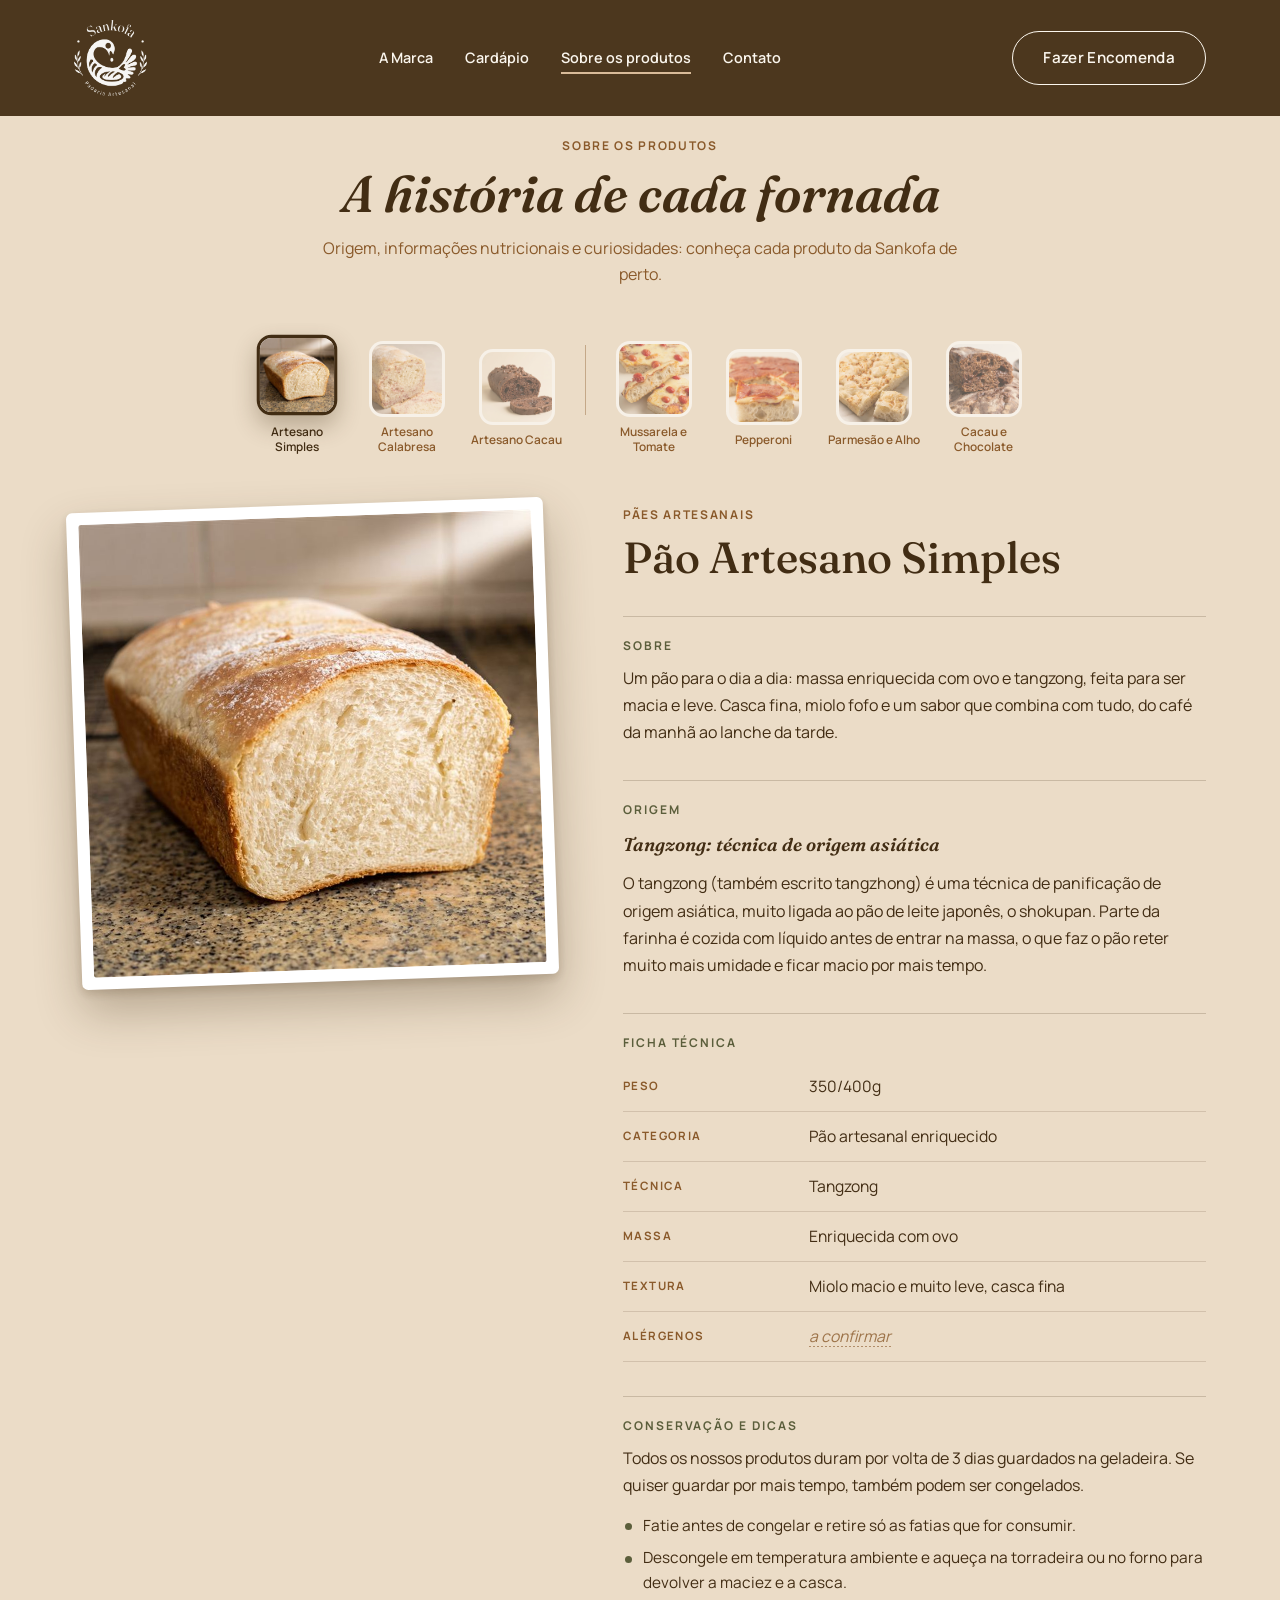
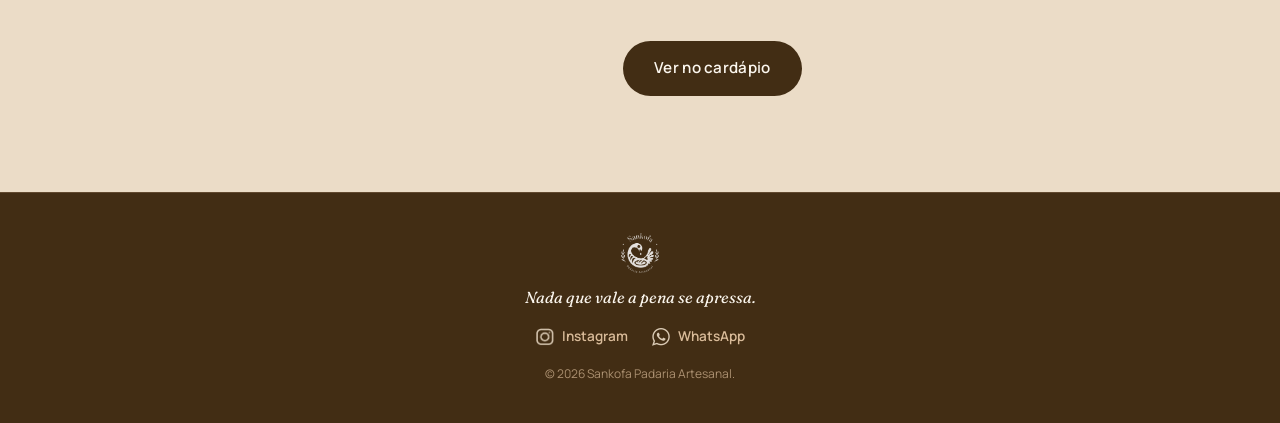
==== produtos.html @ 750c2fb8 "Adiciona pagina Sobre os produtos e links no menu e no cardapio Co-Authored-By: Claude Sonnet 5.5 <n" ====
<!DOCTYPE html>
<html lang="pt-BR">
<head>
<meta charset="UTF-8">
<meta name="viewport" content="width=device-width, initial-scale=1.0">
<title>Sobre os produtos — Sankofa Padaria Artesanal</title>
<meta name="description" content="Origem, ficha técnica, conservação e dicas de cada produto da Sankofa Padaria Artesanal.">
<link rel="icon" href="assets/img/logo-sankofa.png">
<link rel="preconnect" href="https://fonts.googleapis.com">
<link rel="preconnect" href="https://fonts.gstatic.com" crossorigin>
<link href="https://fonts.googleapis.com/css2?family=Fraunces:ital,opsz,wght@0,9..144,400;0,9..144,500;0,9..144,600;1,9..144,500&family=Manrope:wght@400;500;600;700&display=swap" rel="stylesheet">
<link rel="stylesheet" href="css/style.css">
<link rel="stylesheet" href="css/produtos.css">
</head>
<body>

<header class="site-header" id="siteHeader">
  <div class="container header-inner">
    <a href="index.html#topo" class="brand">
      <img src="assets/img/logo-sankofa.png" alt="Sankofa Padaria Artesanal" class="brand-logo">
    </a>
    <nav class="main-nav" id="mainNav">
      <a href="index.html#marca">A Marca</a>
      <a href="index.html#cardapio">Cardápio</a>
      <a href="produtos.html" class="ativo">Sobre os produtos</a>
      <a href="index.html#contato">Contato</a>
    </nav>
    <a href="index.html#contato" class="btn btn-outline nav-cta">Fazer Encomenda</a>
    <button class="menu-toggle" id="menuToggle" aria-label="Abrir menu" aria-expanded="false">
      <span></span><span></span><span></span>
    </button>
  </div>
</header>

<main class="info" id="info">

  <section class="container info-hero">
    <p class="eyebrow">Sobre os produtos</p>
    <h1>A história de cada fornada</h1>
    <p class="info-hero-sub">Origem, informações nutricionais e curiosidades: conheça cada produto da Sankofa de perto.</p>
  </section>

  <nav class="info-indice" id="indice" aria-label="Escolha um produto"></nav>

  <article class="info-produto" id="produto" aria-live="polite"></article>

</main>

<footer class="site-footer">
  <div class="container footer-inner">
    <img src="assets/img/logo-sankofa.png" alt="Sankofa Padaria Artesanal" class="footer-logo">
    <p class="footer-tag">Nada que vale a pena se apressa.</p>
    <div class="footer-social">
      <a href="https://www.instagram.com/sankofa.oficial/" target="_blank" rel="noopener" class="social-link"><img src="assets/img/icon-instagram.png" alt="" class="social-icon">Instagram</a>
      <a href="https://wa.me/5517991729955" target="_blank" rel="noopener" class="social-link"><img src="assets/img/icon-whatsapp.png" alt="" class="social-icon">WhatsApp</a>
    </div>
    <p class="footer-copy">© 2026 Sankofa Padaria Artesanal.</p>
  </div>
</footer>

<script src="js/produtos.js"></script>
</body>
</html>
---- css/style.css ----
/* ===== Sankofa Padaria Artesanal ===== */

:root {
  --brown-dark: #422D14;
  --brown-mid: #8A5A2B;
  --tan: #D9BB99;
  --cream: #EBDCC7;
  --olive: #5B5E3B;
  --paper: #FBF6EE;

  --font-display: "Fraunces", serif;
  --font-body: "Manrope", sans-serif;

  --container-w: 1180px;
  --radius: 4px;
}

* { box-sizing: border-box; }
html { scroll-behavior: smooth; }

body {
  margin: 0;
  font-family: var(--font-body);
  color: var(--brown-dark);
  background: var(--paper);
  line-height: 1.6;
  -webkit-font-smoothing: antialiased;
}

img { max-width: 100%; display: block; }

a { color: inherit; text-decoration: none; }

h1, h2, h3, h4 {
  font-family: var(--font-display);
  font-weight: 500;
  margin: 0 0 0.5em;
  line-height: 1.15;
}

p { margin: 0 0 1em; }

.container {
  max-width: var(--container-w);
  margin: 0 auto;
  padding: 0 24px;
}

.eyebrow {
  font-family: var(--font-body);
  text-transform: uppercase;
  letter-spacing: 0.14em;
  font-size: 0.75rem;
  font-weight: 700;
  color: var(--brown-mid);
  margin-bottom: 0.75em;
}

.eyebrow-center { text-align: center; }

.section-title {
  font-size: clamp(1.8rem, 3vw, 2.6rem);
}

.section-lead {
  text-align: center;
  max-width: 560px;
  margin: 0 auto 2.5rem;
  color: var(--brown-mid);
  font-size: 0.95rem;
}

.section {
  padding: 96px 0;
}

/* ===== Buttons ===== */
.btn {
  display: inline-block;
  padding: 14px 30px;
  border-radius: 100px;
  font-weight: 600;
  font-size: 0.95rem;
  letter-spacing: 0.02em;
  border: 1.5px solid transparent;
  transition: all 0.25s ease;
  cursor: pointer;
}

.btn-primary {
  background: var(--brown-dark);
  color: var(--paper);
}
.btn-primary:hover {
  background: var(--olive);
}

.btn-outline {
  border-color: currentColor;
  background: transparent;
}
.btn-outline:hover {
  background: var(--brown-dark);
  color: var(--paper);
  border-color: var(--brown-dark);
}

.btn-icon {
  display: inline-flex;
  align-items: center;
  gap: 10px;
}
.btn-icon-img {
  width: 18px;
  height: 18px;
}

/* ===== Header ===== */
.site-header {
  position: fixed;
  top: 0; left: 0; right: 0;
  z-index: 100;
  padding: 20px 0;
  background: rgba(66, 45, 20, 0.94);
  backdrop-filter: blur(8px);
  transition: padding 0.3s ease, box-shadow 0.3s ease;
}

.site-header.scrolled {
  padding: 12px 0;
  box-shadow: 0 4px 24px rgba(0, 0, 0, 0.25);
}

.header-inner {
  display: flex;
  align-items: center;
  justify-content: space-between;
  gap: 24px;
}

.brand-logo {
  height: 76px;
  width: auto;
  filter: brightness(0) invert(1);
  opacity: 0.95;
  transition: height 0.3s ease;
}
.site-header.scrolled .brand-logo { height: 58px; }

.main-nav {
  display: flex;
  gap: 32px;
  flex: 1;
  justify-content: center;
}

.main-nav a {
  font-size: 0.9rem;
  font-weight: 600;
  color: var(--paper);
  position: relative;
  padding: 4px 0;
}
.main-nav a::after {
  content: "";
  position: absolute;
  left: 0; bottom: 0;
  width: 0; height: 2px;
  background: var(--tan);
  transition: width 0.25s ease;
}
.main-nav a:hover::after { width: 100%; }

.nav-cta { white-space: nowrap; }

.site-header .btn-outline {
  color: var(--paper);
  border-color: var(--paper);
}
.site-header .btn-outline:hover {
  background: var(--paper);
  color: var(--brown-dark);
  border-color: var(--paper);
}

.menu-toggle {
  display: none;
  flex-direction: column;
  justify-content: center;
  gap: 5px;
  width: 40px; height: 40px;
  background: none;
  border: none;
  cursor: pointer;
}
.menu-toggle span {
  display: block;
  height: 2px;
  background: var(--paper);
  border-radius: 2px;
}

/* ===== Hero ===== */
.hero {
  position: relative;
  height: 100vh;
  min-height: 560px;
  display: flex;
  align-items: center;
  justify-content: center;
  overflow: hidden;
  background: var(--brown-dark);
}

.hero-video {
  position: absolute;
  inset: 0;
  width: 100%;
  height: 100%;
  object-fit: cover;
}

.hero-video-mobile { display: none; }

.hero-overlay {
  position: absolute;
  inset: 0;
  background: linear-gradient(180deg, rgba(66,45,20,0.55) 0%, rgba(66,45,20,0.35) 45%, rgba(66,45,20,0.75) 100%);
}

.hero-content {
  position: relative;
  z-index: 2;
  text-align: center;
  color: var(--paper);
  padding: 0 24px;
}

.hero-logo {
  width: 220px;
  margin: 0 auto 24px;
  filter: brightness(0) invert(1) drop-shadow(0 4px 24px rgba(0,0,0,0.35));
}

.hero .btn-primary {
  background: var(--paper);
  color: var(--brown-dark);
}
.hero .btn-primary:hover {
  background: var(--tan);
}

.hero-tagline {
  font-family: var(--font-display);
  font-style: italic;
  font-size: clamp(1.2rem, 2.4vw, 1.6rem);
  margin-bottom: 32px;
}

.scroll-cue {
  position: absolute;
  bottom: 32px;
  left: 50%;
  transform: translateX(-50%);
  z-index: 2;
  width: 26px; height: 42px;
  border: 2px solid var(--paper);
  border-radius: 20px;
}
.scroll-cue span {
  position: absolute;
  top: 8px; left: 50%;
  width: 4px; height: 8px;
  background: var(--paper);
  border-radius: 2px;
  transform: translateX(-50%);
  animation: scrollcue 1.6s infinite;
}
@keyframes scrollcue {
  0% { opacity: 1; top: 8px; }
  70% { opacity: 0; top: 20px; }
  100% { opacity: 0; top: 20px; }
}

/* ===== A Marca ===== */
.marca {
  position: relative;
  overflow: hidden;
  background: var(--brown-dark);
}

.marca-video {
  position: absolute;
  inset: 0;
  width: 100%;
  height: 100%;
  object-fit: cover;
}

.marca-overlay {
  position: absolute;
  inset: 0;
  background: rgba(66, 45, 20, 0.72);
}

.marca-grid {
  position: relative;
  z-index: 1;
  display: grid;
  grid-template-columns: 1.1fr 0.9fr;
  gap: 72px;
  align-items: center;
}

.marca-text .eyebrow { color: var(--tan); }

.marca-text h2 {
  font-size: clamp(1.8rem, 3vw, 2.4rem);
  color: var(--paper);
}

.marca-text p {
  color: rgba(251, 246, 238, 0.92);
  font-size: 1.02rem;
}

.marca-visual {
  position: relative;
  min-height: 440px;
  display: flex;
  align-items: center;
  justify-content: center;
}

.marca-emblem {
  background: var(--cream);
  border-radius: 50%;
  width: 400px;
  height: 400px;
  display: flex;
  align-items: center;
  justify-content: center;
  padding: 50px;
  box-shadow: 0 10px 30px rgba(66,45,20,0.15);
}
.marca-emblem img { width: 100%; }

/* ===== Cardápio ===== */
.cardapio {
  background: var(--bg, var(--cream));
  transition: background 0.7s ease;
  overflow: hidden;
}

.cardapio-info {
  max-width: 640px;
  margin: 0 auto 3rem;
  padding: 22px 28px;
  background: var(--paper);
  border: 1px solid var(--tan);
  border-radius: 16px;
  text-align: center;
}
.cardapio-info p {
  margin: 0 0 8px;
  font-size: 0.92rem;
  color: var(--brown-dark);
}
.cardapio-info p:last-child { margin-bottom: 0; }
.cardapio-info strong { color: var(--olive); }
.cardapio-info-nota {
  font-size: 0.8rem;
  font-style: italic;
  color: var(--brown-mid);
}

.cardapio-tabs {
  display: flex;
  justify-content: center;
  gap: 12px;
  flex-wrap: wrap;
  margin-bottom: 1.2rem;
}

.tab-btn {
  display: inline-block;
  font-family: var(--font-body);
  font-weight: 700;
  font-size: 0.85rem;
  letter-spacing: 0.03em;
  text-transform: uppercase;
  padding: 10px 22px;
  border-radius: 100px;
  border: 1.5px solid var(--tan);
  background: var(--paper);
  color: var(--brown-mid);
  cursor: pointer;
  transition: all 0.2s ease;
}
.tab-btn:hover { border-color: var(--brown-mid); }
.tab-btn.active {
  background: var(--brown-dark);
  border-color: var(--brown-dark);
  color: var(--paper);
}

.categoria-aviso {
  max-width: 480px;
  margin: 0 auto;
  text-align: center;
  font-size: 0.82rem;
  font-style: italic;
  color: var(--brown-mid);
}

/* Carrossel de produtos */
.carrossel {
  position: relative;
}

.carrossel-dica {
  margin: 18px 0 0;
  text-align: center;
  font-size: 0.85rem;
  font-weight: 700;
  color: var(--brown-dark);
}
.carrossel-dica span { font-size: 1.3rem; line-height: 0; vertical-align: -2px; color: var(--olive); }

.carrossel-dots {
  display: flex;
  justify-content: center;
  gap: 8px;
  margin-top: 12px;
}
.carrossel-dot {
  width: 10px;
  height: 10px;
  padding: 0;
  border: none;
  border-radius: 50%;
  background: rgba(66, 45, 20, 0.25);
  cursor: pointer;
  transition: background 0.2s ease, transform 0.2s ease;
}
.carrossel-dot.active { background: var(--brown-dark); transform: scale(1.3); }

.carrossel-track {
  display: flex;
  align-items: center;
  gap: 36px;
  overflow-x: auto;
  padding: 52px calc(50% - 160px);
  scroll-snap-type: x mandatory;
  scrollbar-width: none;
  cursor: grab;
  outline: none;
}
.carrossel-track::-webkit-scrollbar { display: none; }
.carrossel-track.dragging { cursor: grabbing; scroll-snap-type: none; }

.carrossel-seta {
  position: absolute;
  top: 190px;
  z-index: 5;
  width: 46px;
  height: 46px;
  border-radius: 50%;
  border: none;
  background: var(--brown-dark);
  color: var(--paper);
  font-size: 1.6rem;
  line-height: 1;
  cursor: pointer;
  box-shadow: 0 6px 18px rgba(66, 45, 20, 0.3);
  transition: opacity 0.2s ease, background 0.2s ease;
}
.carrossel-seta:hover { background: var(--olive); }
.carrossel-seta:disabled { opacity: 0.3; cursor: default; background: var(--brown-dark); }
.carrossel-prev { left: 20px; }
.carrossel-next { right: 20px; }

.produto-card {
  position: relative;
  display: flex;
  flex-direction: column;
  flex: 0 0 320px;
  scroll-snap-align: center;
  background: #fff;
  padding: 10px 10px 16px;
  border-radius: 6px;
  box-shadow: 0 18px 40px rgba(66, 45, 20, 0.28), 0 3px 8px rgba(66, 45, 20, 0.18);
  text-align: left;
  user-select: none;
  transition: translate 0.35s cubic-bezier(.2,.8,.2,1), box-shadow 0.35s ease;
  will-change: rotate, scale;
}
.produto-card:hover {
  translate: 0 -12px;
  box-shadow: 0 28px 50px rgba(66, 45, 20, 0.34), 0 4px 10px rgba(66, 45, 20, 0.2);
}

.produto-img {
  display: block;
  width: 100%;
  aspect-ratio: 1 / 1;
  object-fit: cover;
  border-radius: 3px;
  pointer-events: none;
  -webkit-user-drag: none;
}

.produto-card h4 {
  margin: 14px 4px 2px;
  font-size: 1.05rem;
  line-height: 1.25;
}

.produto-peso {
  display: block;
  margin: 0 4px;
  font-size: 0.8rem;
  color: var(--brown-mid);
}

.produto-desc {
  margin: 8px 4px 14px;
  font-size: 0.82rem;
  line-height: 1.55;
  color: var(--brown-mid);
}

.produto-saiba {
  display: inline-block;
  margin: -6px 4px 14px;
  font-size: 0.8rem;
  font-weight: 700;
  color: var(--olive);
  text-decoration: underline;
  text-decoration-color: rgba(91, 94, 59, 0.4);
  text-underline-offset: 3px;
}
.produto-saiba:hover { color: var(--brown-dark); text-decoration-color: currentColor; }

.produto-bottom {
  margin-top: auto;
}

.produto-footer {
  display: flex;
  align-items: center;
  justify-content: space-between;
  gap: 12px;
  margin: 0 4px;
}

.produto-promo-row {
  display: flex;
  align-items: center;
  justify-content: space-between;
  gap: 10px;
  margin: 12px 4px 0;
}

.produto-promo {
  display: inline-block;
  padding: 6px 16px;
  background: var(--olive);
  color: var(--paper);
  border-radius: 100px;
  font-size: 0.82rem;
  font-weight: 700;
  letter-spacing: 0.01em;
}

.produto-promo-nota {
  margin: 8px 4px 0;
  font-size: 0.72rem;
  font-style: italic;
  color: var(--brown-mid);
}

.produto-preco {
  display: inline-block;
  border: 1.5px solid var(--brown-mid);
  border-radius: 100px;
  padding: 8px 20px;
  font-family: var(--font-display);
  font-weight: 600;
  color: var(--brown-dark);
}

.produto-add {
  flex-shrink: 0;
  width: 38px;
  height: 38px;
  border-radius: 50%;
  border: none;
  background: var(--brown-dark);
  color: var(--paper);
  font-size: 1.3rem;
  line-height: 1;
  cursor: pointer;
  transition: background 0.2s ease, transform 0.15s ease;
}
.produto-add:hover { background: var(--olive); }
.produto-add:active { transform: scale(0.92); }

.tangzong-word {
  display: inline;
  border: none;
  background: none;
  padding: 0;
  margin: 0;
  font: inherit;
  color: var(--olive);
  font-weight: 700;
  text-decoration: underline dotted;
  text-underline-offset: 3px;
  cursor: pointer;
}
.tangzong-word:hover { color: var(--brown-dark); }

.info-modal {
  position: fixed;
  top: 50%;
  left: 50%;
  transform: translate(-50%, -50%) scale(0.95);
  width: calc(100% - 48px);
  max-width: 420px;
  background: var(--paper);
  border-radius: 16px;
  padding: 32px 28px;
  z-index: 210;
  opacity: 0;
  pointer-events: none;
  transition: opacity 0.25s ease, transform 0.25s ease;
  box-shadow: 0 20px 60px rgba(0,0,0,0.3);
}
.info-modal.open {
  opacity: 1;
  pointer-events: auto;
  transform: translate(-50%, -50%) scale(1);
}
.info-modal h3 { margin-bottom: 12px; }
.info-modal p {
  margin: 0 0 12px;
  color: var(--brown-mid);
  font-size: 0.92rem;
  line-height: 1.6;
}
.info-modal p:last-child { margin-bottom: 0; }
.info-modal .cart-close {
  position: absolute;
  top: 16px;
  right: 16px;
}
.welcome-eyebrow {
  margin-bottom: 6px;
}

.welcome-dates {
  display: flex;
  justify-content: center;
  gap: 28px;
  margin: 18px 0 20px;
}

.welcome-date-item {
  display: flex;
  flex-direction: column;
  align-items: center;
  gap: 6px;
}

.welcome-date-tag {
  background: var(--brown-dark);
  color: var(--paper);
  font-family: var(--font-display);
  font-weight: 600;
  font-size: 1rem;
  padding: 6px 18px;
  border-radius: 100px;
}

.welcome-date-value {
  font-family: var(--font-display);
  font-weight: 600;
  font-size: 1.3rem;
  color: var(--brown-dark);
}

/* ===== Contato ===== */
.contato {
  background: var(--brown-dark);
  color: var(--paper);
}

.contato-grid {
  display: grid;
  grid-template-columns: 1.1fr 0.9fr;
  gap: 48px;
  align-items: center;
}

.contato h2 { color: var(--paper); }
.contato .eyebrow { color: var(--tan); }
.contato p { color: rgba(251,246,238,0.85); }

.contato-links {
  display: flex;
  gap: 16px;
  flex-wrap: wrap;
  margin: 28px 0 14px;
}

.contato .btn-outline {
  color: var(--paper);
  border-color: var(--paper);
}
.contato .btn-outline:hover {
  background: var(--paper);
  color: var(--brown-dark);
}
.contato .btn-primary {
  background: var(--olive);
}
.contato .btn-primary:hover {
  background: var(--tan);
  color: var(--brown-dark);
}

.contato-nota {
  font-size: 0.78rem;
  color: var(--tan);
  opacity: 0.8;
}

.contato-emblem {
  background: rgba(251,246,238,0.06);
  border-radius: 50%;
  aspect-ratio: 1;
  max-width: 320px;
  margin: 0 auto;
  display: flex;
  align-items: center;
  justify-content: center;
  padding: 36px;
}
.contato-emblem img { filter: brightness(0) invert(1); opacity: 0.9; }

/* ===== Footer ===== */
.site-footer {
  background: var(--brown-dark);
  color: var(--tan);
  padding: 40px 0;
  text-align: center;
  border-top: 1px solid rgba(217,187,153,0.2);
}
.footer-logo {
  height: 40px;
  margin: 0 auto 12px;
  filter: brightness(0) invert(1);
  opacity: 0.85;
}
.footer-tag {
  font-family: var(--font-display);
  font-style: italic;
  color: var(--paper);
  margin-bottom: 16px;
}
.footer-social {
  display: flex;
  gap: 24px;
  justify-content: center;
  margin-bottom: 16px;
  font-size: 0.85rem;
  font-weight: 600;
}
.social-link {
  display: inline-flex;
  align-items: center;
  gap: 8px;
}
.social-icon {
  width: 18px;
  height: 18px;
  opacity: 0.9;
}
.footer-social a:hover { color: var(--paper); }
.footer-copy {
  font-size: 0.75rem;
  opacity: 0.7;
  margin: 0;
}

/* ===== Carrinho ===== */
.cart-fab {
  position: fixed;
  right: 24px;
  bottom: 24px;
  z-index: 200;
  width: 60px;
  height: 60px;
  border-radius: 50%;
  border: none;
  background: var(--brown-dark);
  box-shadow: 0 8px 24px rgba(66,45,20,0.35);
  cursor: pointer;
  display: flex;
  align-items: center;
  justify-content: center;
  transition: transform 0.2s ease;
}
.cart-fab:hover { transform: scale(1.06); }

.cart-fab-icon {
  width: 26px;
  height: 26px;
  color: var(--paper);
}

.cart-count {
  position: absolute;
  top: -4px;
  right: -4px;
  min-width: 22px;
  height: 22px;
  padding: 0 5px;
  border-radius: 50%;
  background: var(--olive);
  color: var(--paper);
  font-family: var(--font-body);
  font-size: 0.75rem;
  font-weight: 700;
  display: flex;
  align-items: center;
  justify-content: center;
  border: 2px solid var(--paper);
}
.cart-count.bump { animation: cartbump 0.35s ease; }
@keyframes cartbump {
  0% { transform: scale(1); }
  40% { transform: scale(1.4); }
  100% { transform: scale(1); }
}

.cart-overlay {
  position: fixed;
  inset: 0;
  background: rgba(66,45,20,0.5);
  z-index: 199;
  opacity: 0;
  pointer-events: none;
  transition: opacity 0.3s ease;
}
.cart-overlay.open {
  opacity: 1;
  pointer-events: auto;
}

.cart-drawer {
  position: fixed;
  top: 0;
  right: 0;
  bottom: 0;
  width: 100%;
  max-width: 400px;
  background: var(--paper);
  z-index: 201;
  display: flex;
  flex-direction: column;
  transform: translateX(100%);
  transition: transform 0.35s ease;
  box-shadow: -10px 0 30px rgba(0,0,0,0.15);
}
.cart-drawer.open {
  transform: translateX(0);
}

.cart-header {
  display: flex;
  align-items: center;
  justify-content: space-between;
  padding: 22px 24px;
  border-bottom: 1px solid var(--tan);
}
.cart-header h3 { margin: 0; }

.cart-close {
  width: 36px;
  height: 36px;
  border-radius: 50%;
  border: none;
  background: var(--cream);
  color: var(--brown-dark);
  font-size: 1.4rem;
  line-height: 1;
  cursor: pointer;
}
.cart-close:hover { background: var(--tan); }

.cart-continue {
  display: block;
  padding: 14px 24px;
  font-size: 0.85rem;
  font-weight: 600;
  color: var(--brown-mid);
  border-bottom: 1px solid var(--cream);
}
.cart-continue:hover { color: var(--brown-dark); }

.cart-items {
  flex: 1;
  overflow-y: auto;
  padding: 12px 24px;
}

.cart-item {
  display: flex;
  align-items: center;
  gap: 12px;
  padding: 16px 0;
  border-bottom: 1px solid var(--cream);
}

.cart-item-info { flex: 1; }
.cart-item-info h4 {
  font-size: 0.95rem;
  margin-bottom: 2px;
}
.cart-item-price {
  font-size: 0.82rem;
  color: var(--brown-mid);
}

.cart-item-qty {
  display: flex;
  align-items: center;
  gap: 8px;
}
.cart-qty-btn {
  width: 26px;
  height: 26px;
  border-radius: 50%;
  border: 1.5px solid var(--tan);
  background: transparent;
  color: var(--brown-dark);
  cursor: pointer;
  font-size: 1rem;
  line-height: 1;
}
.cart-qty-btn:hover { border-color: var(--brown-mid); }
.cart-item-qty span {
  min-width: 16px;
  text-align: center;
  font-weight: 700;
}

.cart-item-remove {
  border: none;
  background: none;
  color: var(--brown-mid);
  font-size: 1.1rem;
  cursor: pointer;
  padding: 4px;
}
.cart-item-remove:hover { color: var(--brown-dark); }

.cart-empty {
  text-align: center;
  color: var(--brown-mid);
  font-size: 0.9rem;
  padding: 40px 24px;
}

.cart-footer {
  padding: 20px 24px 24px;
  border-top: 1px solid var(--tan);
}

.cart-total {
  display: flex;
  justify-content: space-between;
  align-items: baseline;
  margin-bottom: 16px;
  font-family: var(--font-display);
}
.cart-total span:first-child {
  font-size: 0.85rem;
  color: var(--brown-mid);
  text-transform: uppercase;
  letter-spacing: 0.08em;
}
.cart-total span:last-child {
  font-size: 1.5rem;
  font-weight: 600;
  color: var(--brown-dark);
}

.cart-order-btn {
  display: flex;
  width: 100%;
  justify-content: center;
  margin-bottom: 10px;
}

.cart-drawer .contato-nota {
  text-align: center;
  color: var(--brown-mid);
}

/* ===== Responsive ===== */
@media (max-width: 900px) {
  .marca-grid,
  .contato-grid {
    grid-template-columns: 1fr;
  }
  .marca-visual { order: -1; min-height: 320px; }
  .marca-emblem { width: 260px; height: 260px; padding: 32px; }
}

@media (max-width: 800px) {
  .main-nav, .nav-cta { display: none; }
  .menu-toggle { display: flex; }

  .main-nav.open {
    display: flex;
    position: absolute;
    top: 100%;
    left: 0; right: 0;
    background: var(--brown-dark);
    flex-direction: column;
    padding: 20px 24px;
    gap: 18px;
    box-shadow: 0 10px 20px rgba(0,0,0,0.25);
  }
  .main-nav.open a { color: var(--paper); }

  .hero-video-desktop { display: none; }
  .hero-video-mobile { display: block; }

  .section { padding: 64px 0; }

  .carrossel-track { padding-inline: calc(50% - 130px); gap: 24px; }
  .produto-card { flex-basis: 260px; }
  .carrossel-seta { width: 38px; height: 38px; font-size: 1.3rem; top: 150px; }
  .carrossel-prev { left: 8px; }
  .carrossel-next { right: 8px; }

  /* Abas do cardápio viram um rodapé fixo no mobile enquanto a seção estiver na tela */
  .cardapio-tabs {
    position: fixed;
    top: auto;
    left: 0;
    right: 0;
    bottom: 0;
    margin: 0;
    width: 100%;
    border-radius: 0;
    justify-content: space-evenly;
    gap: 4px;
    padding: 14px 10px calc(14px + env(safe-area-inset-bottom));
    background: rgba(235, 220, 199, 0.97);
    box-shadow: 0 -6px 20px rgba(66,45,20,0.15);
    z-index: 150;
    transform: translateY(100%);
    transition: transform 0.3s ease;
  }
  .cardapio-tabs.tabs-visible {
    transform: translateY(0);
  }
  .tab-btn {
    flex: 1;
    text-align: center;
    padding: 10px 8px;
  }

  .cart-fab {
    bottom: 96px;
  }
}

@media (max-width: 520px) {
  .contato-links { flex-direction: column; }
  .contato-links .btn { text-align: center; }
}
---- css/produtos.css ----
/* ===== Sobre os produtos ===== */
.main-nav a.ativo::after { width: 100%; }

.info {
  padding: 136px 0 96px;
  background: var(--bg, var(--cream));
  transition: background 0.7s ease;
  min-height: 100vh;
}

.info-hero {
  text-align: center;
  max-width: 720px;
  margin-bottom: 36px;
}
.info-hero .eyebrow { margin-bottom: 10px; }
.info-hero h1 {
  font-size: clamp(2rem, 4.5vw, 3.2rem);
  font-style: italic;
  font-weight: 600;
  margin-bottom: 12px;
}
.info-hero-sub {
  margin: 0;
  color: var(--brown-mid);
  font-size: 1rem;
}

/* Índice de produtos */
.info-indice {
  display: flex;
  align-items: center;
  justify-content: center;
  gap: 14px;
  padding: 18px 24px;
  overflow-x: auto;
  scrollbar-width: none;
}
.info-indice::-webkit-scrollbar { display: none; }

.info-sep {
  flex: 0 0 1px;
  height: 70px;
  align-self: flex-start;
  margin-top: 4px !important;
  background: var(--brown-mid);
  opacity: 0.4;
  margin: 0 6px;
}

.info-item {
  flex: 0 0 auto;
  width: 96px;
  display: flex;
  flex-direction: column;
  align-items: center;
  gap: 8px;
  padding: 0;
  border: none;
  background: none;
  cursor: pointer;
  font-family: inherit;
}
.info-thumb {
  display: block;
  width: 76px;
  height: 76px;
  border: 3px solid transparent;
  border-radius: 14px;
  overflow: hidden;
  background: #fff;
  opacity: 0.6;
  transition: opacity 0.25s ease, transform 0.25s ease, border-color 0.25s ease, box-shadow 0.25s ease;
}
.info-thumb img {
  display: block;
  width: 100%;
  height: 100%;
  object-fit: cover;
}
.info-nome {
  font-size: 0.74rem;
  font-weight: 600;
  line-height: 1.25;
  text-align: center;
  color: var(--brown-mid);
  transition: color 0.25s ease;
}
.info-item:hover .info-thumb { opacity: 0.95; }
.info-item.ativo .info-thumb {
  opacity: 1;
  border-color: var(--brown-dark);
  transform: translateY(-4px) scale(1.06);
  box-shadow: 0 10px 22px rgba(66, 45, 20, 0.3);
}
.info-item.ativo .info-nome { color: var(--brown-dark); }

/* Produto */
.info-produto {
  margin-top: 32px;
  transition: opacity 0.22s ease, transform 0.22s ease;
}
.info-produto.trocando {
  opacity: 0;
  transform: translateY(10px);
}

.info-grid {
  display: grid;
  grid-template-columns: minmax(0, 0.9fr) minmax(0, 1.1fr);
  gap: 72px;
  align-items: start;
}

.info-foto-col {
  position: sticky;
  top: 120px;
}

.info-foto {
  margin: 0;
  padding: 12px;
  background: #fff;
  border-radius: 6px;
  rotate: -2deg;
  box-shadow: 0 22px 46px rgba(66, 45, 20, 0.3), 0 4px 10px rgba(66, 45, 20, 0.18);
}
.info-foto img {
  display: block;
  width: 100%;
  aspect-ratio: 1 / 1;
  object-fit: cover;
  border-radius: 3px;
}

.info-galeria {
  display: flex;
  justify-content: center;
  gap: 10px;
  margin-top: 22px;
}
.info-galeria-item {
  width: 60px;
  height: 60px;
  padding: 0;
  border: 2px solid transparent;
  border-radius: 8px;
  overflow: hidden;
  cursor: pointer;
  opacity: 0.7;
}
.info-galeria-item.ativa { border-color: var(--brown-dark); opacity: 1; }
.info-galeria-item img { display: block; width: 100%; height: 100%; object-fit: cover; }

/* Texto */
.info-texto .eyebrow { margin-bottom: 10px; }
.info-texto h2 {
  font-size: clamp(1.9rem, 3.4vw, 2.8rem);
  line-height: 1.1;
  margin-bottom: 8px;
}

.info-bloco {
  margin-top: 34px;
  padding-top: 22px;
  border-top: 1px solid rgba(66, 45, 20, 0.2);
}
.info-bloco h3 {
  margin: 0 0 12px;
  font-family: var(--font-body);
  font-size: 0.75rem;
  font-weight: 700;
  letter-spacing: 0.16em;
  text-transform: uppercase;
  color: var(--olive);
}
.info-bloco p {
  margin: 0 0 10px;
  font-size: 1rem;
  line-height: 1.7;
  color: var(--brown-dark);
}
.info-bloco p:last-child { margin-bottom: 0; }
.info-origem-titulo {
  font-family: var(--font-display);
  font-style: italic;
  font-weight: 600;
  font-size: 1.15rem !important;
}

.dicas {
  list-style: none;
  margin: 14px 0 0;
  padding: 0;
}
.dicas li {
  position: relative;
  padding: 0 0 8px 20px;
  font-size: 0.96rem;
  line-height: 1.6;
  color: var(--brown-dark);
}
.dicas li::before {
  content: "";
  position: absolute;
  left: 2px;
  top: 0.62em;
  width: 7px;
  height: 7px;
  border-radius: 50%;
  background: var(--olive);
}

.ficha { margin: 0; }
.ficha-linha {
  display: grid;
  grid-template-columns: 170px 1fr;
  gap: 16px;
  padding: 12px 0;
  border-bottom: 1px solid rgba(66, 45, 20, 0.15);
}
.ficha-linha dt {
  font-size: 0.72rem;
  font-weight: 700;
  letter-spacing: 0.12em;
  text-transform: uppercase;
  color: var(--brown-mid);
  padding-top: 3px;
}
.ficha-linha dd {
  margin: 0;
  font-size: 0.98rem;
  color: var(--brown-dark);
}
.ficha-linha dd.pendente {
  font-style: italic;
  color: var(--brown-mid);
  opacity: 0.8;
  text-decoration: underline dotted;
  text-underline-offset: 4px;
}

.info-cta { margin-top: 38px; }

@media (max-width: 900px) {
  .info { padding-top: 124px; }
  .info-grid { grid-template-columns: 1fr; gap: 40px; }
  .info-foto-col { position: static; max-width: 420px; margin: 0 auto; width: 100%; }
  .info-item { width: 84px; }
  .info-thumb { width: 64px; height: 64px; }
  .info-indice { justify-content: flex-start; }
}

@media (max-width: 520px) {
  .ficha-linha { grid-template-columns: 1fr; gap: 2px; }
}
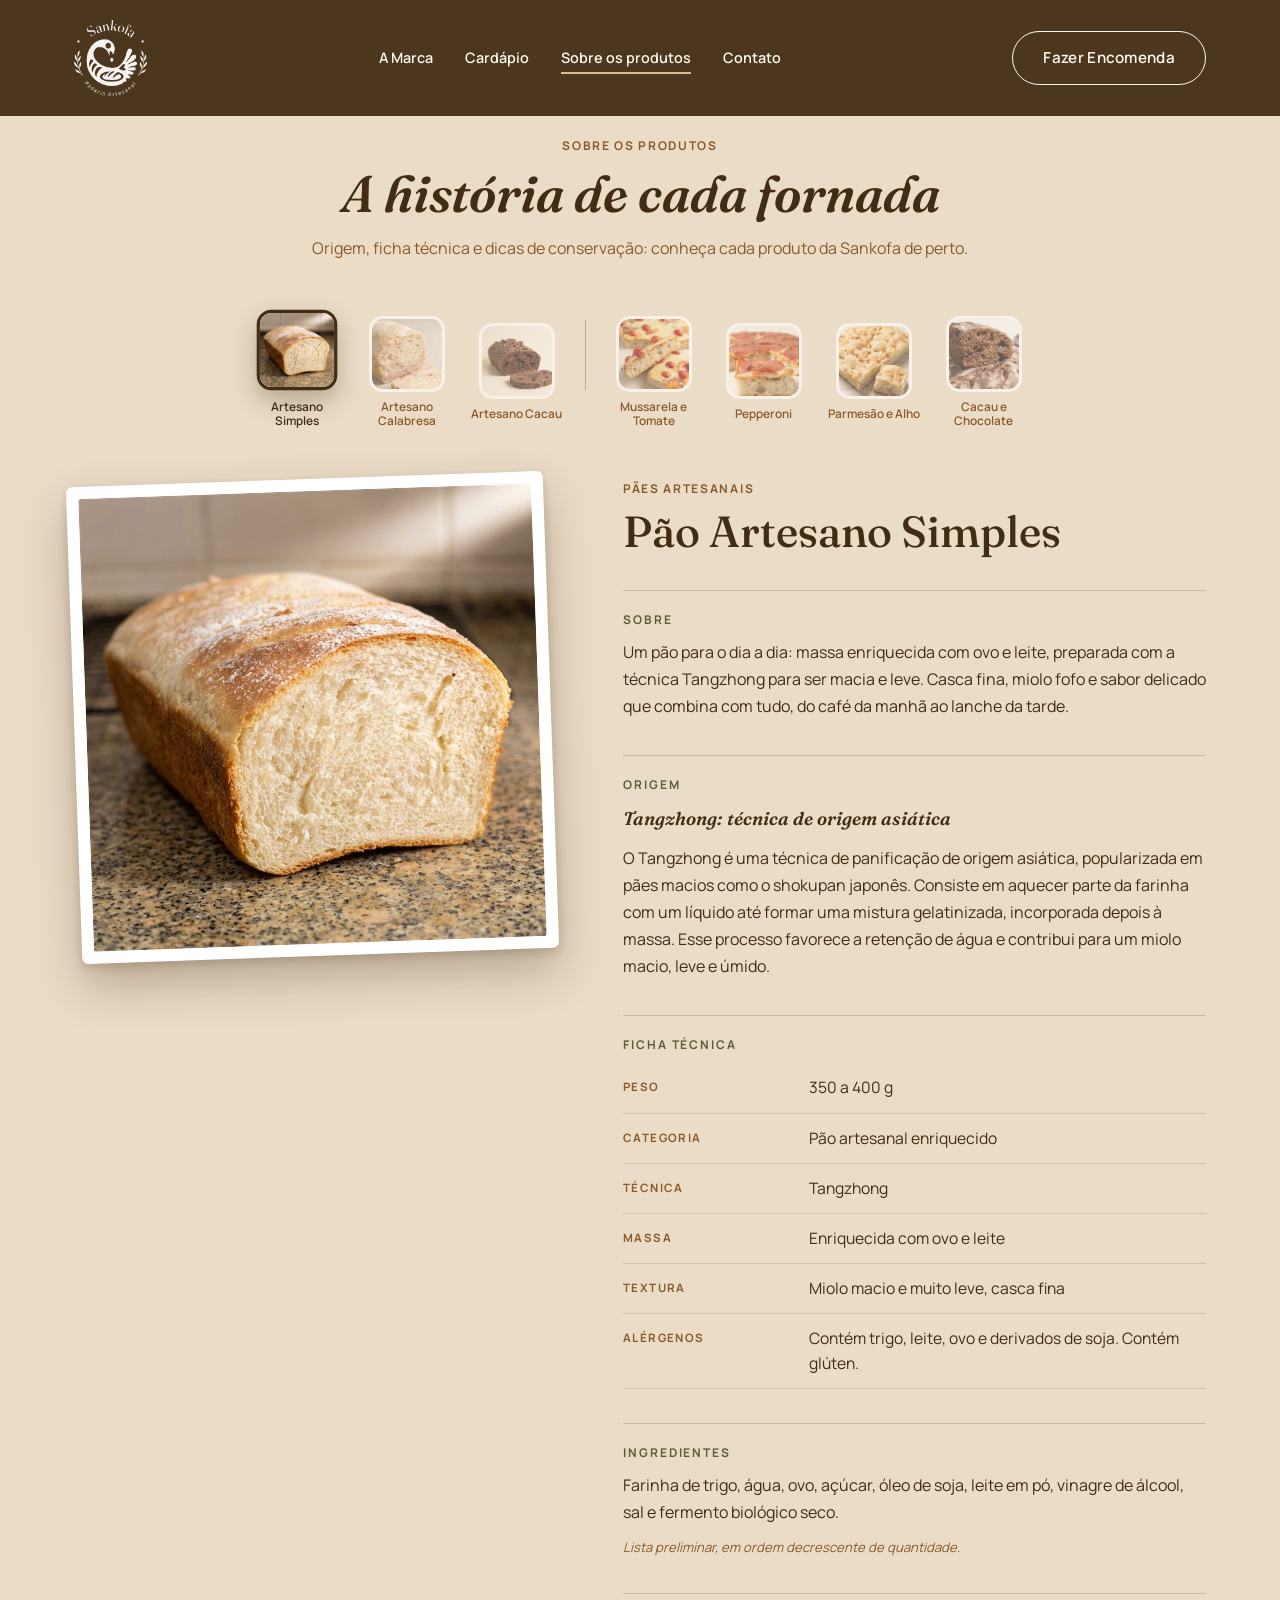
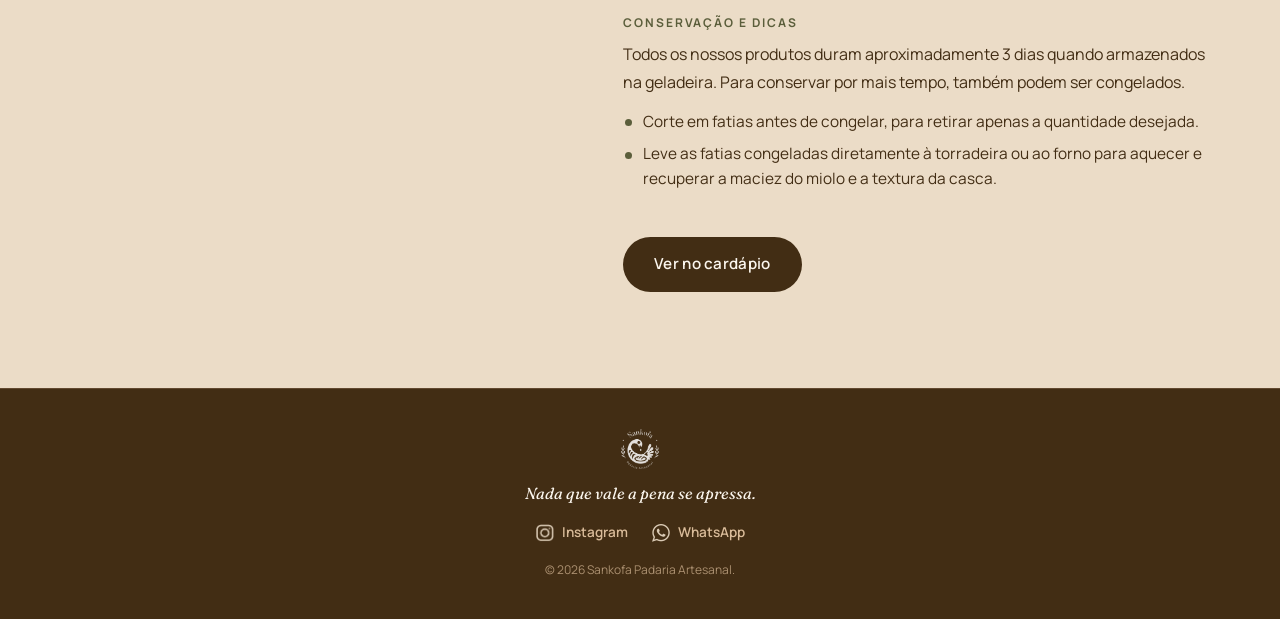
==== commit 8034b220: "Fichas oficiais dos produtos: sobre, origem, ficha tecnica, ingredientes e dicas Peso das focaccias " ====
--- a/produtos.html
+++ b/produtos.html
@@ -37,7 +37,7 @@
   <section class="container info-hero">
     <p class="eyebrow">Sobre os produtos</p>
     <h1>A história de cada fornada</h1>
-    <p class="info-hero-sub">Origem, informações nutricionais e curiosidades: conheça cada produto da Sankofa de perto.</p>
+    <p class="info-hero-sub">Origem, ficha técnica e dicas de conservação: conheça cada produto da Sankofa de perto.</p>
   </section>
 
   <nav class="info-indice" id="indice" aria-label="Escolha um produto"></nav>
--- a/css/style.css
+++ b/css/style.css
@@ -347,10 +347,25 @@
 
 /* ===== Cardápio ===== */
 .cardapio {
+  background: var(--cream);
+  overflow: hidden;
+  padding-bottom: 0;
+}
+
+.cardapio-cat {
   background: var(--bg, var(--cream));
   transition: background 0.7s ease;
+  padding-top: 56px;
+  padding-bottom: 24px;
   overflow: hidden;
 }
+.cardapio-cat-titulo {
+  margin: 0;
+  text-align: center;
+  font-size: clamp(1.7rem, 3vw, 2.4rem);
+  font-style: italic;
+}
+.cardapio-cat .carrossel-dica { margin-top: 12px; }
 
 .cardapio-info {
   max-width: 640px;
@@ -372,36 +387,6 @@
   font-size: 0.8rem;
   font-style: italic;
   color: var(--brown-mid);
-}
-
-.cardapio-tabs {
-  display: flex;
-  justify-content: center;
-  gap: 12px;
-  flex-wrap: wrap;
-  margin-bottom: 1.2rem;
-}
-
-.tab-btn {
-  display: inline-block;
-  font-family: var(--font-body);
-  font-weight: 700;
-  font-size: 0.85rem;
-  letter-spacing: 0.03em;
-  text-transform: uppercase;
-  padding: 10px 22px;
-  border-radius: 100px;
-  border: 1.5px solid var(--tan);
-  background: var(--paper);
-  color: var(--brown-mid);
-  cursor: pointer;
-  transition: all 0.2s ease;
-}
-.tab-btn:hover { border-color: var(--brown-mid); }
-.tab-btn.active {
-  background: var(--brown-dark);
-  border-color: var(--brown-dark);
-  color: var(--paper);
 }
 
 .categoria-aviso {
@@ -1048,40 +1033,70 @@
   .carrossel-prev { left: 8px; }
   .carrossel-next { right: 8px; }
 
-  /* Abas do cardápio viram um rodapé fixo no mobile enquanto a seção estiver na tela */
-  .cardapio-tabs {
-    position: fixed;
-    top: auto;
-    left: 0;
-    right: 0;
-    bottom: 0;
-    margin: 0;
-    width: 100%;
-    border-radius: 0;
-    justify-content: space-evenly;
-    gap: 4px;
-    padding: 14px 10px calc(14px + env(safe-area-inset-bottom));
-    background: rgba(235, 220, 199, 0.97);
-    box-shadow: 0 -6px 20px rgba(66,45,20,0.15);
-    z-index: 150;
-    transform: translateY(100%);
-    transition: transform 0.3s ease;
-  }
-  .cardapio-tabs.tabs-visible {
-    transform: translateY(0);
-  }
-  .tab-btn {
-    flex: 1;
-    text-align: center;
-    padding: 10px 8px;
-  }
-
-  .cart-fab {
-    bottom: 96px;
-  }
 }
 
 @media (max-width: 520px) {
   .contato-links { flex-direction: column; }
   .contato-links .btn { text-align: center; }
 }
+
+/* ===== Faixa "Sobre os produtos" ===== */
+.sobre-faixa {
+  background: var(--paper);
+  text-align: center;
+}
+.sobre-faixa .section-title { margin: 6px 0 10px; }
+.sobre-faixa-sub {
+  max-width: 520px;
+  margin: 0 auto 34px;
+  color: var(--brown-mid);
+}
+.sobre-faixa-lista {
+  display: flex;
+  justify-content: center;
+  align-items: flex-start;
+  flex-wrap: wrap;
+  gap: 18px 14px;
+  margin-bottom: 38px;
+}
+.sobre-item {
+  width: 104px;
+  display: flex;
+  flex-direction: column;
+  align-items: center;
+  gap: 9px;
+  color: var(--brown-dark);
+  text-decoration: none;
+}
+.sobre-thumb {
+  display: block;
+  width: 84px;
+  height: 84px;
+  border-radius: 16px;
+  overflow: hidden;
+  background: #fff;
+  border: 3px solid #fff;
+  box-shadow: 0 8px 18px rgba(66, 45, 20, 0.22);
+  transition: transform 0.25s ease, box-shadow 0.25s ease;
+}
+.sobre-thumb img { display: block; width: 100%; height: 100%; object-fit: cover; }
+.sobre-nome {
+  font-size: 0.78rem;
+  font-weight: 600;
+  line-height: 1.25;
+}
+.sobre-item:hover .sobre-thumb {
+  transform: translateY(-5px) scale(1.05);
+  box-shadow: 0 14px 26px rgba(66, 45, 20, 0.3);
+}
+.sobre-sep {
+  flex: 0 0 1px;
+  height: 84px;
+  background: var(--brown-mid);
+  opacity: 0.35;
+  margin: 0 8px;
+}
+@media (max-width: 768px) {
+  .sobre-sep { display: none; }
+  .sobre-item { width: 92px; }
+}
--- a/css/produtos.css
+++ b/css/produtos.css
@@ -181,6 +181,12 @@
   color: var(--brown-dark);
 }
 .info-bloco p:last-child { margin-bottom: 0; }
+.info-bloco p.info-nota {
+  margin-top: 8px;
+  font-size: 0.82rem;
+  font-style: italic;
+  color: var(--brown-mid);
+}
 .info-origem-titulo {
   font-family: var(--font-display);
   font-style: italic;
